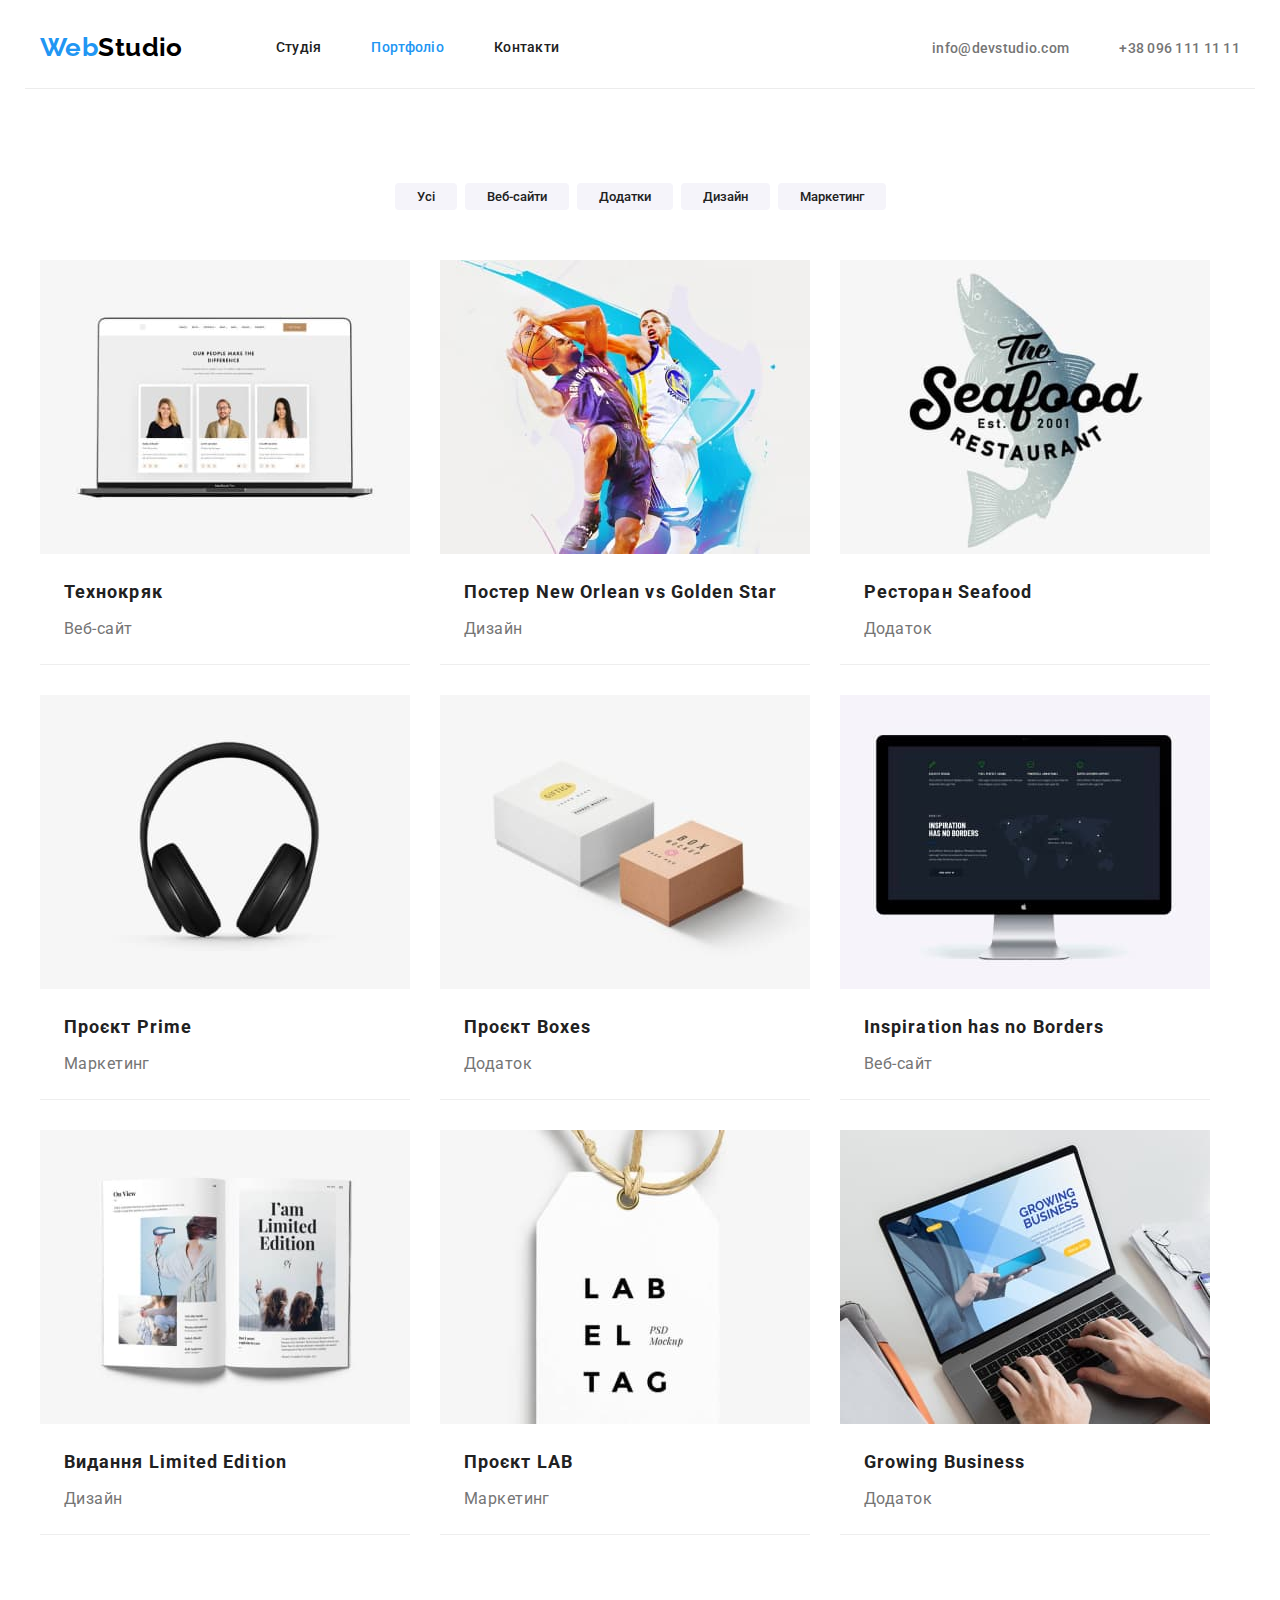
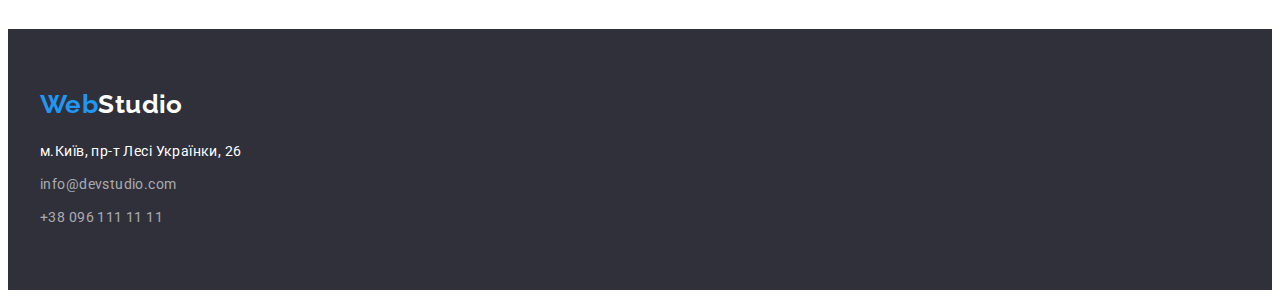
==== portfolio.html @ faf0ae06 "start" ====
<!DOCTYPE html>
<html lang="uk">
  <head>
    <meta charset="UTF-8" />
    <meta http-equiv="X-UA-Compatible" content="IE=edge" />
    <meta name="viewport" content="width=device-width, initial-scale=1.0" />

    <title>Portfolio</title>
    <link
      rel="stylesheet"
      href="https://cdnjs.cloudflare.com/ajax/libs/modern-normalize/1.1.0/modern-normalize.min.css"
      integrity="sha512-wpPYUAdjBVSE4KJnH1VR1HeZfpl1ub8YT/NKx4PuQ5NmX2tKuGu6U/JRp5y+Y8XG2tV+wKQpNHVUX03MfMFn9Q=="
      crossorigin="anonymous"
      referrerpolicy="no-referrer"
    />
    <link rel="stylesheet" href="./css/styles.css" />
    <link rel="preconnect" href="https://fonts.googleapis.com" />
    <link rel="preconnect" href="https://fonts.gstatic.com" crossorigin />
    <link
      href="https://fonts.googleapis.com/css2?family=Raleway:wght@700&family=Roboto:wght@400;500;700;900&display=swap"
      rel="stylesheet"
    />
  </head>
  <body>
    <header class="page-header">
      <div class="conteiner">
        <nav class="site-nav">
          <a class="logo-head" lang="en" href="./index.html"
            ><span class="web-logo">Web</span>Studio</a
          >
          <ul class="nav-links list">
            <li><a href="./index.html" class="link">Студія</a></li>
            <li><a href="#" class="link current">Портфоліо</a></li>
            <li><a href="#" class="link">Контакти</a></li>
          </ul>
        </nav>

        <ul class="contacts-header list">
          <li><a href="mailto:info@devstudio.com">info@devstudio.com</a></li>
          <li><a href="tel:+380961111111">+38 096 111 11 11</a></li>
        </ul>
      </div>
    </header>
    <main>
      <section class="section-portf">
        <div class="conteiner">
          <h1 class="visually-hidden">Проекти</h1>
          <ul class="filters list">
            <li><button type="button">Усі</button></li>
            <li><button type="button">Веб-сайти</button></li>
            <li><button type="button">Додатки</button></li>
            <li><button type="button">Дизайн</button></li>
            <li><button type="button">Маркетинг</button></li>
          </ul>
        </div>
        <div class="conteiner">
          <ul class="projects list">
            <li>
              <img src="./images/web.jpg" width="370" alt="Веб-сайт на ноутбуці" />
              <div class="card-p">
                <h2>Технокряк</h2>
                <p>Веб-сайт</p>
              </div>
            </li>
            <li>
              <img src="./images/design.jpg" width="370" alt="Баскетболісти борються за м'яч" />
              <div class="card-p">
                <h2>Постер New Orlean vs Golden Star</h2>
                <p>Дизайн</p>
              </div>
            </li>
            <li>
              <img src="./images/restoraunt.jpg" width="370" alt="Лосось" />
              <div class="card-p">
                <h2>Ресторан Seafood</h2>
                <p>Додаток</p>
              </div>
            </li>
            <li>
              <img src="./images/headphones.jpg" width="370" alt="Навушники" />
              <div class="card-p">
                <h2>Проєкт Prime</h2>
                <p>Маркетинг</p>
              </div>
            </li>
            <li>
              <img src="./images/boxes.jpg" width="370" alt="Дві прямокутні коробочки" />
              <div class="card-p">
                <h2>Проєкт Boxes</h2>
                <p>Додаток</p>
              </div>
            </li>
            <li>
              <img src="./images/monitor.jpg" width="370" alt="Веб-сайт на моніторі комп'ютера" />
              <div class="card-p">
                <h2>Inspiration has no Borders</h2>
                <p>Веб-сайт</p>
              </div>
            </li>
            <li>
              <img src="./images/book.jpg" width="370" alt="Розвернута книга" />
              <div class="card-p">
                <h2>Видання Limited Edition</h2>
                <p>Дизайн</p>
              </div>
            </li>
            <li>
              <img src="./images/labe.jpg" width="370" alt="Етикетка з надписом" />
              <div class="card-p">
                <h2>Проєкт LAB</h2>
                <p>Маркетинг</p>
              </div>
            </li>
            <li>
              <img src="./images/notebook.jpg" width="370" alt="Людина клацає ноутбук" />
              <div class="card-p">
                <h2>Growing Business</h2>
                <p>Додаток</p>
              </div>
            </li>
          </ul>
        </div>
      </section>
    </main>
    <footer class="footer">
      <div class="conteiner">
        <a class="logo-footer" lang="en" href="./index.html"
          ><span class="web-logo">Web</span>Studio</a
        >
        <address class="adress">
          <ul class="contacts-footer list">
            <li>
              <a
                class="map"
                href="https://goo.gl/maps/fwpPtRoD1CJxpNF26"
                target="_blank"
                rel="noopener noreferrer nofollow"
              >
                м.Київ, пр-т Лесі Українки, 26</a
              >
            </li>
            <li><a class="mail" href="mailto:info@devstudio.com">info@devstudio.com</a></li>
            <li><a class="phone" href="tel:+380961111111">+38 096 111 11 11</a></li>
          </ul>
        </address>
      </div>
    </footer>
  </body>
</html>
---- css/styles.css ----
:root {
  --border: rgba(236, 236, 236, 1);
  --black: #000000;
  --accent: #2196f3;
  --grey: #757575;
  --white: #ffffff;
  --text: #212121;
  --focus: #188ce8;
  --memberbgc: #f5f4fa;
  --headfoot: #2f303a;
  --font-btn: inherit;
}

body {
  font-family: Roboto, sans-serif;
  background-color: var(--white);
  font-size: 14px;
  letter-spacing: 0.03em;
}
img {
  display: block;
  max-width: 100%;
  height: auto;
}
section {
  padding: 94px 0;
}
h1,
h2,
h3,
h4,
h5,
h6,
p,
ul {
  margin: 0;
  padding: 0;
}
.list {
  list-style: none;
}
.page-header .conteiner {
  display: flex;
  align-items: center;
  justify-content: space-between;

  margin: 0 auto;
  max-width: 1200px;

  border-bottom: 1px solid var(--border);
}
.site-nav {
  display: flex;
  align-items: center;
}

.nav-links li + li {
  margin-left: 50px;
}

.nav-links {
  display: flex;
}

.nav-links .link {
  display: block;
  padding: 32px 0;
  text-decoration: none;
  font-style: normal;
  font-weight: 500;

  line-height: 1.14;
  letter-spacing: 0.02em;

  color: var(--text);
}
.nav-links .link:hover,
.nav-links .link:focus {
  color: var(--accent);
}
.nav-links .link.current {
  color: var(--accent);
}
.contacts-header {
  display: flex;
}

.contacts-header li + li {
  margin-left: 50px;
}

.contacts-header a {
  padding: 32px 0;
  text-decoration: none;
  font-style: normal;
  font-weight: 500;

  line-height: 1.14;
  letter-spacing: 0.02em;

  color: var(--grey);
}
.contacts-header a:hover,
.contacts-header a:focus {
  font-style: normal;
  font-weight: 500;

  line-height: 1.14;
  letter-spacing: 0.02em;

  color: var(--accent);
}
.logo-head {
  margin-right: 93px;
  padding: 24px 0 25px 0;
  align-items: center;

  font-family: Raleway, sans-serif;
  text-decoration: none;
  font-style: normal;
  font-weight: 700;
  font-size: 26px;
  line-height: 1.19;
  /* identical to box height */

  color: var(--black);
}
.web-logo {
  color: var(--accent);
}
.conteiner {
  width: 1200px;

  margin: 0 auto;
  padding: 0 15px;
}

/*hero-sec-main*/
.herro-sec {
  background-color: var(--headfoot);
  padding: 200px 0;
}
.hero-h {
  margin: 0 auto;
  margin-bottom: 30px;

  width: 696px;
  height: 120px;
  font-style: normal;
  font-weight: 900;
  font-size: 44px;
  line-height: 1.36;
  /* or 136% */

  text-align: center;
  letter-spacing: 0.06em;
  text-transform: uppercase;

  color: var(--white);
}
.hero-btn {
  padding: 10px 32px;
  margin: 0 auto;

  font-family: var(--font-btn);
  font-style: normal;
  font-weight: 700;
  font-size: 16px;
  line-height: 1.88;
  /* identical to box height, or 188% */

  display: flex;
  align-items: center;
  text-align: center;
  letter-spacing: 0.06em;

  color: var(--white);
  background: var(--accent);
  box-shadow: 0px 4px 4px rgba(0, 0, 0, 0.15);
  border: none;
  border-radius: 4px;
  cursor: pointer;
}
.hero-btn:hover {
  background: var(--focus);
  box-shadow: 0px 4px 4px rgba(0, 0, 0, 0.15);
  border-radius: 4px;
}
.hero-btn:focus {
  background: var(--focus);
  box-shadow: 0px 4px 4px rgba(0, 0, 0, 0.15);
  border-radius: 4px;
}

/*2sec-main*/
.visually-hidden {
  position: absolute;
  white-space: nowrap;
  width: 1px;
  height: 1px;
  overflow: hidden;
  border: 0;
  padding: 0;
  clip: rect(0 0 0 0);
  clip-path: inset (50%);
  margin: -1px;
}
.benefits {
  display: flex;
  text-align: center;
}
.benefits > li:not(:last-child) {
  margin-right: 30px;
}
.benefits h3 {
  margin-bottom: 10px;
  line-height: 1.14;
  text-align: left;

  text-transform: uppercase;

  color: var(--text);
}
.benefits p {
  text-align: left;
  line-height: 1.71;
  /* or 171% */

  color: var(--grey);
}
/*3sec-main*/
section.our-works {
  padding-top: 0;
}
.our-works h2 {
  margin-bottom: 50px;
  font-size: 36px;
  line-height: 1.16;
  text-align: center;

  color: var(--text);
}
.works {
  display: flex;
}
.works > li:not(:last-child) {
  margin-right: 30px;
}
/*4sec-main*/
.team {
  background-color: var(--memberbgc);
}
.our-team {
  margin-bottom: 50px;
  font-style: normal;
  font-weight: 700;
  font-size: 36px;
  line-height: 1.16;
  text-align: center;
  background-color: var(--memberbgc);

  color: var(--text);
}
.members {
  display: flex;
}
.members > li:not(:last-child) {
  margin-right: 30px;
}
.card {
  padding: 30px 0;
  box-shadow: 0px 1px 3px rgba(0, 0, 0, 0.12), 0px 1px 1px rgba(0, 0, 0, 0.14),
    0px 2px 1px rgba(0, 0, 0, 0.2);
  border-radius: 0px 0px 4px 4px;

  background-color: var(--white);
}
.card img {
  margin-bottom: 30px;
}

.members h3 {
  margin-bottom: 10px;
  font-weight: 500;
  font-size: 16px;
  line-height: 1.2;
  /* identical to box height */

  text-align: center;

  color: var(--text);
  background-color: var(--white);
}
.members p {
  font-size: 16px;
  line-height: 1.2;
  /* identical to box height */

  text-align: center;

  color: var(--grey);
  background-color: var(--white);
}
/*portfolio*/
/*buttons*/

/* .conteiner > nav {
  display: flex;
} */
.section-portf {
}
.filters {
  display: flex;
  justify-content: center;
  margin-bottom: 50px;
}
.filters li:not(:last-child) {
  margin-right: 8px;
}
.filters button {
  padding: 6px 22px;
  font-family: var(--font-btn);
  font-style: normal;
  font-weight: 500;

  color: var(--text);
  background-color: var(--memberbgc);
  border-radius: 4px;
  border: none;
  cursor: pointer;
}
.filters button:hover,
.filters button:focus {
  background-color: var(--accent);
  color: var(--white);
}
/*projects*/
.card-p {
  padding: 20px 24px;
  border-bottom: 1px solid #eee;
}
.card-p > h2 {
  margin-bottom: 4px;
}

.projects {
  display: flex;
  flex-wrap: wrap;
  gap: 30px;
}
/*
.projects .card-p{
  margin-right: 30px;
  margin-bottom: 30px;
}
.projects .card-p:last-child(-n+3){
  margin-bottom: 0;
}
.projects .card-p:nth-child(n){
  margin-right: 0;
}
*/
.projects h2 {
  font-size: 18px;
  line-height: 2;
  /* identical to box height, or 200% */

  letter-spacing: 0.06em;

  color: var(--text);
}
.projects p {
  font-size: 16px;
  line-height: 1.88;
  /* identical to box height, or 188% */

  color: var(--grey);
}
/*footer*/
.footer {
  padding: 60px 0;
  background-color: var(--headfoot);
}
a.logo-footer {
  display: block;
  margin-bottom: 20px;

  font-family: Raleway, sans-serif;
  font-style: normal;
  text-decoration: none;
  font-weight: 700;
  font-size: 26px;
  line-height: 1.2;
  /* identical to box height */

  color: var(--white);
}
.contacts-footer li {
  display: block;
}
.contacts-footer li:not(:last-child) {
  margin-bottom: 9px;
}
.map {
  font-style: normal;
  text-decoration: none;
  font-weight: 400;

  line-height: 1.71;
  /* or 171% */

  color: var(--white);
}
.mail,
.phone {
  font-style: normal;
  text-decoration: none;
  font-weight: 400;

  line-height: 1.71;
  /* or 171% */

  color: rgba(255, 255, 255, 0.6);
}
.contacts-footer a:hover,
.contacts-footer a:focus {
  color: var(--focus);
}

/*.map:hover,
.map:focus {
  color: var(--focus);
}
.mail:hover,
.mail:focus {
  color: var(--focus);
}
.phone:hover,
.phone:focus {
  color: var(--focus);
}*/
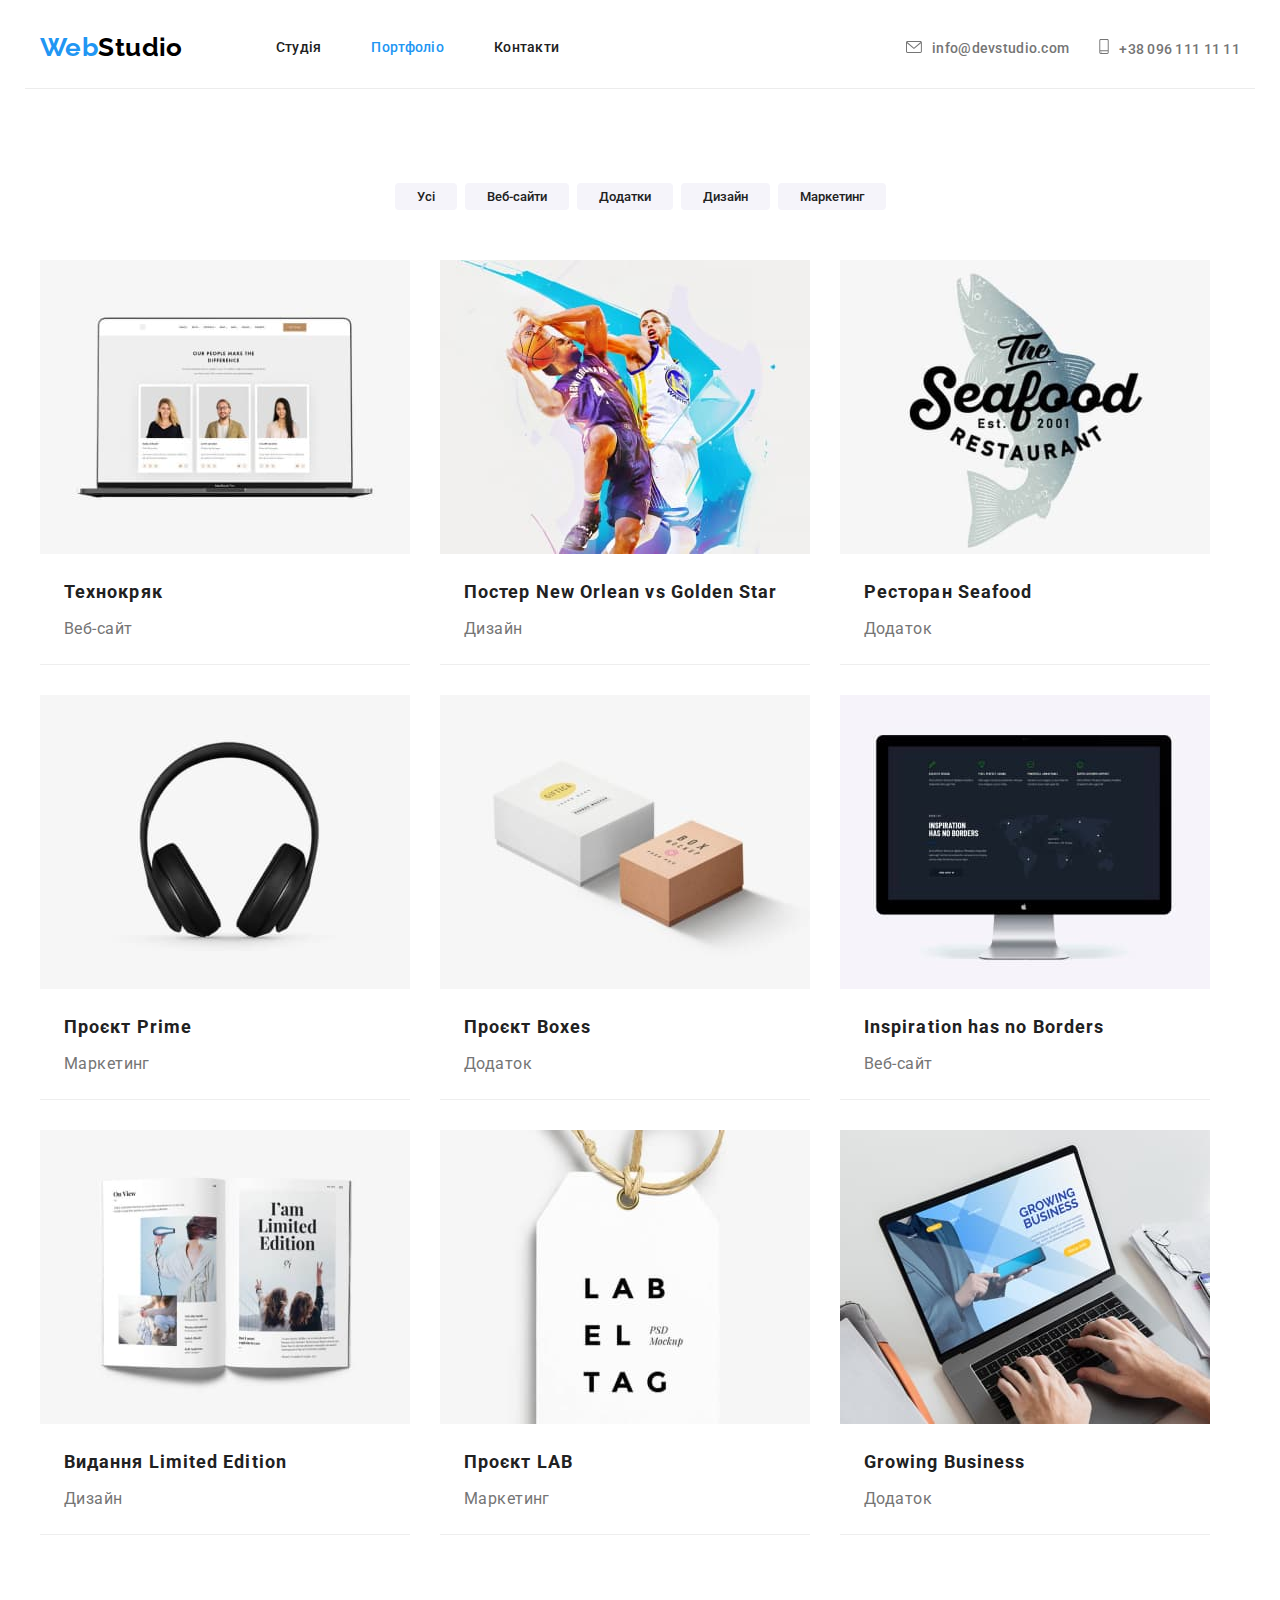
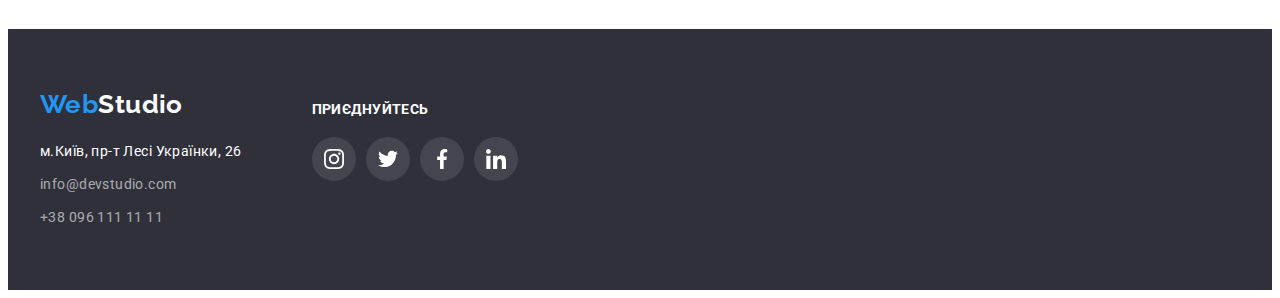
==== commit b0dd3b37: "done" ====
--- a/portfolio.html
+++ b/portfolio.html
@@ -36,8 +36,20 @@
         </nav>
 
         <ul class="contacts-header list">
-          <li><a href="mailto:info@devstudio.com">info@devstudio.com</a></li>
-          <li><a href="tel:+380961111111">+38 096 111 11 11</a></li>
+          <li>
+            <a href="mailto:info@devstudio.com"
+              ><svg class="head-svgm">
+                <use href="./images/symbol-defs.svg#icon-mail"></use></svg
+              >info@devstudio.com</a
+            >
+          </li>
+          <li>
+            <a href="tel:+380961111111"
+              ><svg class="head-svgp">
+                <use href="./images/symbol-defs.svg#icon-phone"></use></svg
+              >+38 096 111 11 11</a
+            >
+          </li>
         </ul>
       </div>
     </header>
@@ -55,63 +67,63 @@
         </div>
         <div class="conteiner">
           <ul class="projects list">
-            <li>
+            <li class="cards">
               <img src="./images/web.jpg" width="370" alt="Веб-сайт на ноутбуці" />
               <div class="card-p">
                 <h2>Технокряк</h2>
                 <p>Веб-сайт</p>
               </div>
             </li>
-            <li>
+            <li class="cards">
               <img src="./images/design.jpg" width="370" alt="Баскетболісти борються за м'яч" />
               <div class="card-p">
                 <h2>Постер New Orlean vs Golden Star</h2>
                 <p>Дизайн</p>
               </div>
             </li>
-            <li>
+            <li class="cards">
               <img src="./images/restoraunt.jpg" width="370" alt="Лосось" />
               <div class="card-p">
                 <h2>Ресторан Seafood</h2>
                 <p>Додаток</p>
               </div>
             </li>
-            <li>
+            <li class="cards">
               <img src="./images/headphones.jpg" width="370" alt="Навушники" />
               <div class="card-p">
                 <h2>Проєкт Prime</h2>
                 <p>Маркетинг</p>
               </div>
             </li>
-            <li>
+            <li class="cards">
               <img src="./images/boxes.jpg" width="370" alt="Дві прямокутні коробочки" />
               <div class="card-p">
                 <h2>Проєкт Boxes</h2>
                 <p>Додаток</p>
               </div>
             </li>
-            <li>
+            <li class="cards">
               <img src="./images/monitor.jpg" width="370" alt="Веб-сайт на моніторі комп'ютера" />
               <div class="card-p">
                 <h2>Inspiration has no Borders</h2>
                 <p>Веб-сайт</p>
               </div>
             </li>
-            <li>
+            <li class="cards">
               <img src="./images/book.jpg" width="370" alt="Розвернута книга" />
               <div class="card-p">
                 <h2>Видання Limited Edition</h2>
                 <p>Дизайн</p>
               </div>
             </li>
-            <li>
+            <li class="cards">
               <img src="./images/labe.jpg" width="370" alt="Етикетка з надписом" />
               <div class="card-p">
                 <h2>Проєкт LAB</h2>
                 <p>Маркетинг</p>
               </div>
             </li>
-            <li>
+            <li class="cards">
               <img src="./images/notebook.jpg" width="370" alt="Людина клацає ноутбук" />
               <div class="card-p">
                 <h2>Growing Business</h2>
@@ -124,25 +136,55 @@
     </main>
     <footer class="footer">
       <div class="conteiner">
-        <a class="logo-footer" lang="en" href="./index.html"
-          ><span class="web-logo">Web</span>Studio</a
-        >
-        <address class="adress">
-          <ul class="contacts-footer list">
-            <li>
-              <a
-                class="map"
-                href="https://goo.gl/maps/fwpPtRoD1CJxpNF26"
-                target="_blank"
-                rel="noopener noreferrer nofollow"
-              >
-                м.Київ, пр-т Лесі Українки, 26</a
-              >
+        <div class="addressf">
+          <a class="logo-footer" lang="en" href="#"><span class="web-logo">Web</span>Studio</a>
+          <address>
+            <ul class="contacts-footer list">
+              <li>
+                <a
+                  class="map"
+                  href="https://goo.gl/maps/fwpPtRoD1CJxpNF26"
+                  target="_blank"
+                  rel="noopener noreferrer nofollow"
+                >
+                  м.Київ, пр-т Лесі Українки, 26</a
+                >
+              </li>
+              <li><a class="mail" href="mailto:info@devstudio.com">info@devstudio.com</a></li>
+              <li><a class="phone" href="tel:+380961111111">+38 096 111 11 11</a></li>
+            </ul>
+          </address>
+        </div>
+        <div class="social-cont">
+          <h2>Приєднуйтесь</h2>
+          <ul class="social list">
+            <li class="soc-item">
+              <a href="#" class="soc-link">
+                <svg class="fsoc-icon" width="20px" height="20px">
+                  <use href="./images/symbol-defs.svg#icon-instagram"></use>
+                </svg>
+              </a>
             </li>
-            <li><a class="mail" href="mailto:info@devstudio.com">info@devstudio.com</a></li>
-            <li><a class="phone" href="tel:+380961111111">+38 096 111 11 11</a></li>
+            <li class="soc-item">
+              <a href="#" class="soc-link">
+                <svg class="fsoc-icon" width="20px" height="20px">
+                  <use href="./images/symbol-defs.svg#icon-twitter"></use></svg
+              ></a>
+            </li>
+            <li class="soc-item">
+              <a href="#" class="soc-link">
+                <svg class="fsoc-icon" width="20px" height="20px">
+                  <use href="./images/symbol-defs.svg#icon-facebook"></use></svg
+              ></a>
+            </li>
+            <li class="soc-item">
+              <a href="#" class="soc-link">
+                <svg class="fsoc-icon" width="20px" height="20px">
+                  <use href="./images/symbol-defs.svg#icon-linkedin"></use></svg
+              ></a>
+            </li>
           </ul>
-        </address>
+        </div>
       </div>
     </footer>
   </body>
--- a/css/styles.css
+++ b/css/styles.css
@@ -8,6 +8,7 @@
   --focus: #188ce8;
   --memberbgc: #f5f4fa;
   --headfoot: #2f303a;
+  --icons: #afb1b8;
   --font-btn: inherit;
 }
 
@@ -83,10 +84,21 @@
 }
 .contacts-header {
   display: flex;
+  align-items: center;
+}
+.head-svgm {
+  width: 16px;
+  height: 12px;
+  margin-right: 10px;
+}
+.head-svgp {
+  width: 10px;
+  height: 15px;
+  margin-right: 10px;
 }
 
 .contacts-header li + li {
-  margin-left: 50px;
+  margin-left: 30px;
 }
 
 .contacts-header a {
@@ -99,6 +111,7 @@
   letter-spacing: 0.02em;
 
   color: var(--grey);
+  fill: var(--grey);
 }
 .contacts-header a:hover,
 .contacts-header a:focus {
@@ -109,7 +122,9 @@
   letter-spacing: 0.02em;
 
   color: var(--accent);
-}
+  fill: var(--accent);
+}
+
 .logo-head {
   margin-right: 93px;
   padding: 24px 0 25px 0;
@@ -136,9 +151,16 @@
 }
 
 /*hero-sec-main*/
+
 .herro-sec {
-  background-color: var(--headfoot);
-  padding: 200px 0;
+  max-width: 1600px;
+  padding: 200px 15px;
+  margin: 0 auto;
+  background-image: linear-gradient(to right, rgba(47, 48, 58, 0.4), rgba(47, 48, 58, 0.4)),
+    url(../images/team.jpg);
+  /* background-image: url(../images/team.jpg); */
+  background-repeat: no-repeat;
+  background-position: center;
 }
 .hero-h {
   margin: 0 auto;
@@ -207,10 +229,23 @@
 }
 .benefits {
   display: flex;
-  text-align: center;
-}
+
+  text-align: center;
+}
+
 .benefits > li:not(:last-child) {
   margin-right: 30px;
+}
+.benef-bg {
+  display: flex;
+  width: 270px;
+  height: 120px;
+  margin-bottom: 30px;
+  justify-content: center;
+  align-items: center;
+
+  background-color: var(--memberbgc);
+  border-radius: 4px;
 }
 .benefits h3 {
   margin-bottom: 10px;
@@ -264,6 +299,7 @@
 .members {
   display: flex;
 }
+
 .members > li:not(:last-child) {
   margin-right: 30px;
 }
@@ -301,6 +337,61 @@
   color: var(--grey);
   background-color: var(--white);
 }
+.team-social {
+  display: flex;
+  justify-content: center;
+  gap: 10px;
+}
+.team-soc-item {
+}
+.team-soc-link {
+  width: 44px;
+  height: 44px;
+  display: flex;
+  align-items: center;
+  justify-content: center;
+
+  background-color: rgba(255, 255, 255, 0.1);
+  fill: var(--icons);
+  border-radius: 50%;
+}
+.team-soc-link:hover {
+  background-color: var(--accent);
+  fill: var(--white);
+}
+/* clients */
+
+.our-clients {
+  font-style: normal;
+  font-weight: 700;
+  font-size: 36px;
+  line-height: 42px;
+  text-align: center;
+  letter-spacing: 0.03em;
+  color: var(--text);
+  margin-bottom: 50px;
+}
+.clients {
+  gap: 30px;
+  display: flex;
+}
+
+.clients-link {
+  width: 170px;
+  height: 92px;
+  border: 1px solid var(--icons);
+  fill: var(--icons);
+  display: flex;
+  align-items: center;
+  justify-content: center;
+  border-radius: 4px;
+}
+
+.clients-link:hover {
+  border: 1px solid var(--accent);
+  fill: var(--accent);
+}
+
 /*portfolio*/
 /*buttons*/
 
@@ -333,11 +424,18 @@
 .filters button:focus {
   background-color: var(--accent);
   color: var(--white);
+  box-shadow: 0px 3px 1px rgba(0, 0, 0, 0.1), 0px 1px 2px rgba(0, 0, 0, 0.08),
+    0px 2px 2px rgba(0, 0, 0, 0.12);
+  border-radius: 4px;
 }
 /*projects*/
 .card-p {
   padding: 20px 24px;
   border-bottom: 1px solid #eee;
+}
+.cards:hover {
+  box-shadow: 0px 1px 1px rgba(0, 0, 0, 0.12), 0px 4px 4px rgba(0, 0, 0, 0.06),
+    1px 4px 6px rgba(0, 0, 0, 0.16);
 }
 .card-p > h2 {
   margin-bottom: 4px;
@@ -381,6 +479,55 @@
   padding: 60px 0;
   background-color: var(--headfoot);
 }
+
+footer .conteiner {
+  display: flex;
+}
+footer div[addresf] {
+  display: flex;
+}
+
+.social-cont {
+  display: flex;
+  justify-content: flex-start;
+  flex-direction: column;
+  margin-left: 70px;
+  margin-top: 12px;
+}
+.social-cont h2 {
+  margin-bottom: 20px;
+  font-style: normal;
+  font-weight: 700;
+  font-size: 14px;
+  line-height: 16px;
+  letter-spacing: 0.03em;
+  text-transform: uppercase;
+
+  color: var(--white);
+}
+.social {
+  display: flex;
+  justify-content: center;
+  gap: 10px;
+}
+.soc-item {
+}
+.soc-link {
+  width: 44px;
+  height: 44px;
+  display: flex;
+  align-items: center;
+  justify-content: center;
+  background-color: rgba(255, 255, 255, 0.1);
+  border-radius: 50%;
+  fill: var(--white);
+}
+.soc-link:hover,
+.soc-link:focus,
+.soc-link:active {
+  background-color: var(--accent);
+}
+
 a.logo-footer {
   display: block;
   margin-bottom: 20px;
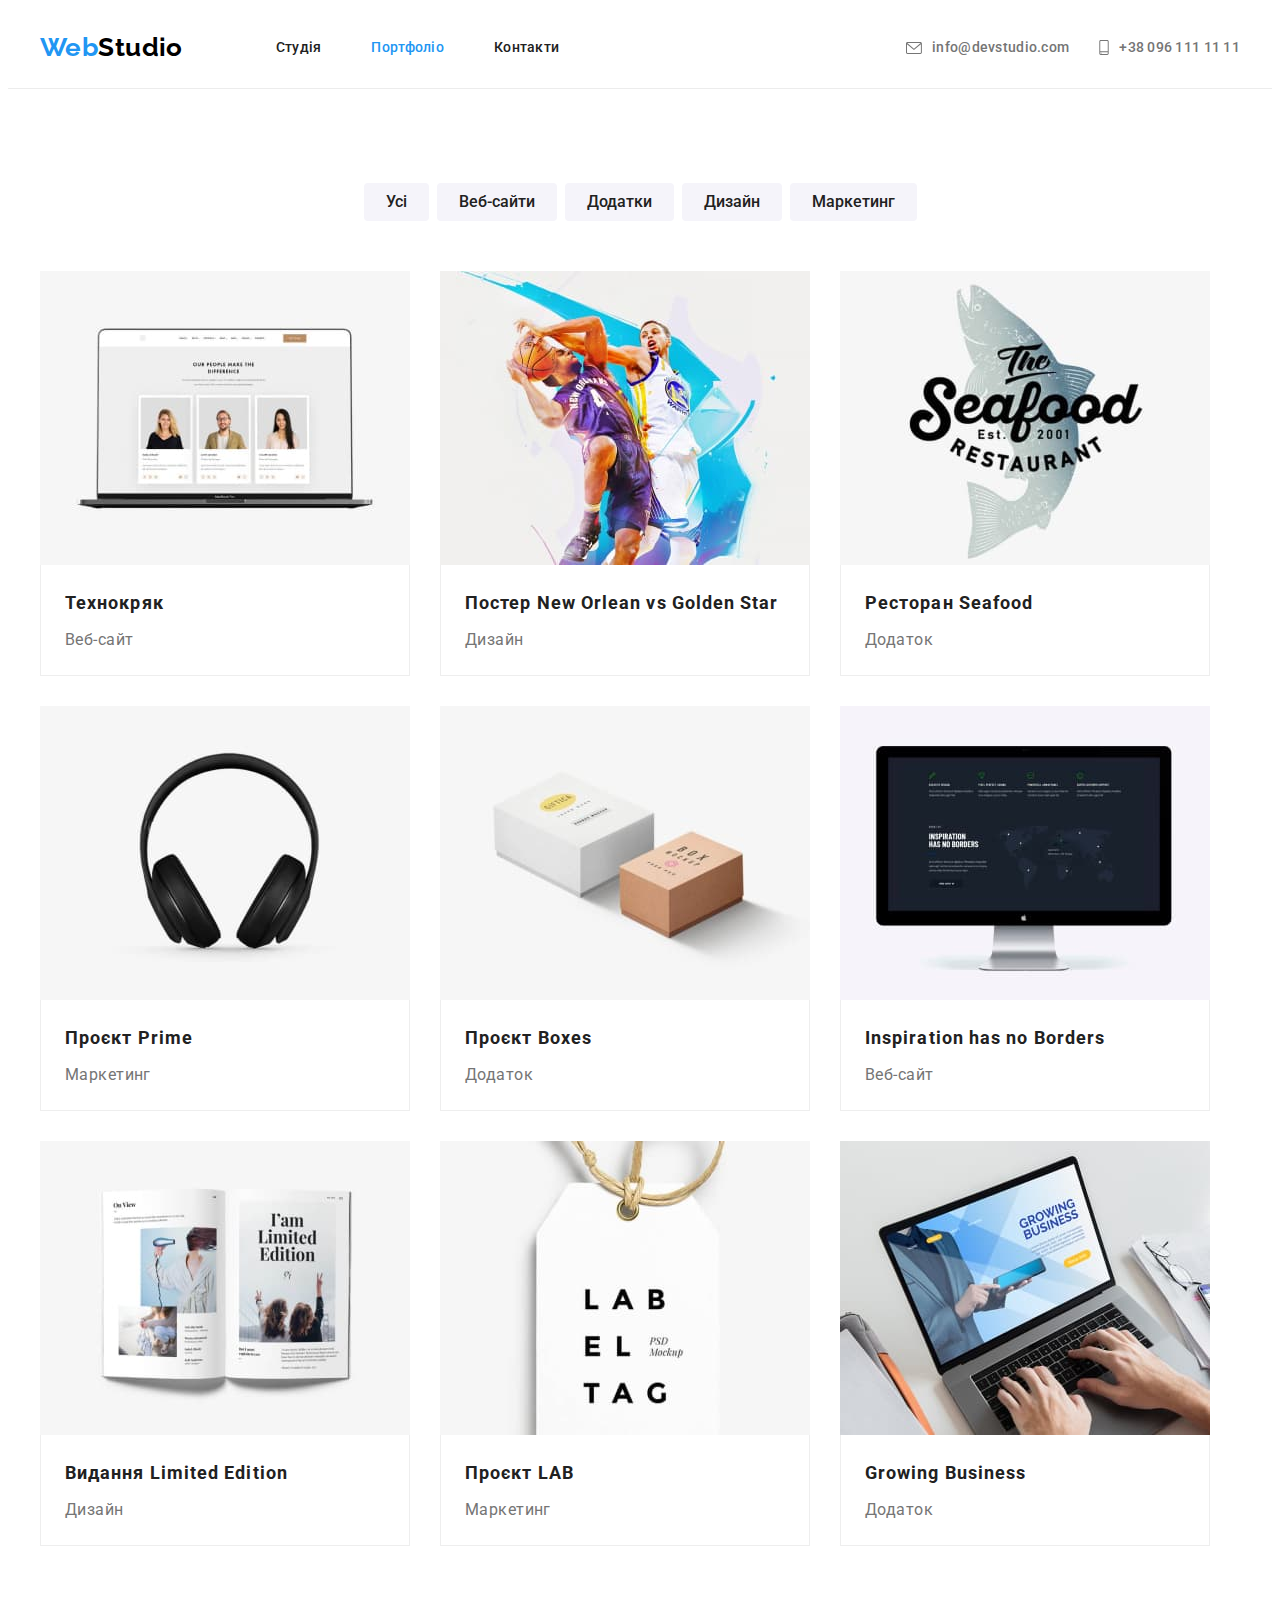
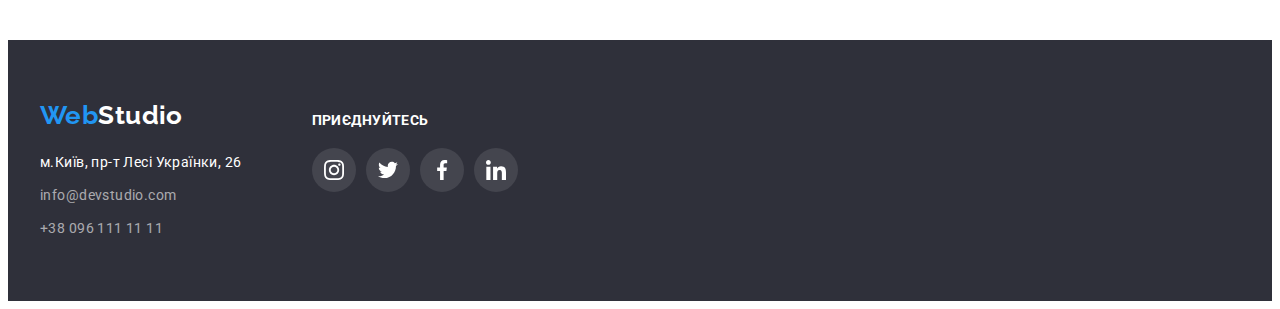
==== commit 68df3ffe: "FIXED" ====
--- a/portfolio.html
+++ b/portfolio.html
@@ -68,67 +68,89 @@
         <div class="conteiner">
           <ul class="projects list">
             <li class="cards">
-              <img src="./images/web.jpg" width="370" alt="Веб-сайт на ноутбуці" />
-              <div class="card-p">
-                <h2>Технокряк</h2>
-                <p>Веб-сайт</p>
-              </div>
-            </li>
-            <li class="cards">
-              <img src="./images/design.jpg" width="370" alt="Баскетболісти борються за м'яч" />
-              <div class="card-p">
-                <h2>Постер New Orlean vs Golden Star</h2>
-                <p>Дизайн</p>
-              </div>
-            </li>
-            <li class="cards">
-              <img src="./images/restoraunt.jpg" width="370" alt="Лосось" />
-              <div class="card-p">
-                <h2>Ресторан Seafood</h2>
-                <p>Додаток</p>
-              </div>
-            </li>
-            <li class="cards">
-              <img src="./images/headphones.jpg" width="370" alt="Навушники" />
-              <div class="card-p">
-                <h2>Проєкт Prime</h2>
-                <p>Маркетинг</p>
-              </div>
-            </li>
-            <li class="cards">
-              <img src="./images/boxes.jpg" width="370" alt="Дві прямокутні коробочки" />
-              <div class="card-p">
-                <h2>Проєкт Boxes</h2>
-                <p>Додаток</p>
-              </div>
-            </li>
-            <li class="cards">
-              <img src="./images/monitor.jpg" width="370" alt="Веб-сайт на моніторі комп'ютера" />
-              <div class="card-p">
-                <h2>Inspiration has no Borders</h2>
-                <p>Веб-сайт</p>
-              </div>
-            </li>
-            <li class="cards">
-              <img src="./images/book.jpg" width="370" alt="Розвернута книга" />
-              <div class="card-p">
-                <h2>Видання Limited Edition</h2>
-                <p>Дизайн</p>
-              </div>
-            </li>
-            <li class="cards">
-              <img src="./images/labe.jpg" width="370" alt="Етикетка з надписом" />
-              <div class="card-p">
-                <h2>Проєкт LAB</h2>
-                <p>Маркетинг</p>
-              </div>
-            </li>
-            <li class="cards">
-              <img src="./images/notebook.jpg" width="370" alt="Людина клацає ноутбук" />
-              <div class="card-p">
-                <h2>Growing Business</h2>
-                <p>Додаток</p>
-              </div>
+              <a class="shadow" href="#"
+                ><img src="./images/web.jpg" width="370" alt="Веб-сайт на ноутбуці" />
+                <div class="card-p">
+                  <h2>Технокряк</h2>
+                  <p>Веб-сайт</p>
+                </div></a
+              >
+            </li>
+            <li class="cards">
+              <a class="shadow" href="#">
+                <img src="./images/design.jpg" width="370" alt="Баскетболісти борються за м'яч" />
+                <div class="card-p">
+                  <h2>Постер New Orlean vs Golden Star</h2>
+                  <p>Дизайн</p>
+                </div></a
+              >
+            </li>
+            <li class="cards">
+              <a class="shadow" href="#">
+                <img src="./images/restoraunt.jpg" width="370" alt="Лосось" />
+                <div class="card-p">
+                  <h2>Ресторан Seafood</h2>
+                  <p>Додаток</p>
+                </div></a
+              >
+            </li>
+            <li class="cards">
+              <a class="shadow" href="#"
+                ><img src="./images/headphones.jpg" width="370" alt="Навушники" />
+                <div class="card-p">
+                  <h2>Проєкт Prime</h2>
+                  <p>Маркетинг</p>
+                </div></a
+              >
+            </li>
+            <li class="cards">
+              <a class="shadow" href="#">
+                <img src="./images/boxes.jpg" width="370" alt="Дві прямокутні коробочки" />
+                <div class="card-p">
+                  <h2>Проєкт Boxes</h2>
+                  <p>Додаток</p>
+                </div></a
+              >
+            </li>
+            <li class="cards">
+              <a class="shadow" href="#"
+                ><img
+                  src="./images/monitor.jpg"
+                  width="370"
+                  alt="Веб-сайт на моніторі комп'ютера"
+                />
+                <div class="card-p">
+                  <h2>Inspiration has no Borders</h2>
+                  <p>Веб-сайт</p>
+                </div></a
+              >
+            </li>
+            <li class="cards">
+              <a class="shadow" href="#"
+                ><img src="./images/book.jpg" width="370" alt="Розвернута книга" />
+                <div class="card-p">
+                  <h2>Видання Limited Edition</h2>
+                  <p>Дизайн</p>
+                </div></a
+              >
+            </li>
+            <li class="cards">
+              <a class="shadow" href="#"
+                ><img src="./images/labe.jpg" width="370" alt="Етикетка з надписом" />
+                <div class="card-p">
+                  <h2>Проєкт LAB</h2>
+                  <p>Маркетинг</p>
+                </div></a
+              >
+            </li>
+            <li class="cards">
+              <a class="shadow" href="#"
+                ><img src="./images/notebook.jpg" width="370" alt="Людина клацає ноутбук" />
+                <div class="card-p">
+                  <h2>Growing Business</h2>
+                  <p>Додаток</p>
+                </div></a
+              >
             </li>
           </ul>
         </div>
--- a/css/styles.css
+++ b/css/styles.css
@@ -37,6 +37,9 @@
   margin: 0;
   padding: 0;
 }
+header {
+  border-bottom: 1px solid var(--border);
+}
 .list {
   list-style: none;
 }
@@ -47,8 +50,6 @@
 
   margin: 0 auto;
   max-width: 1200px;
-
-  border-bottom: 1px solid var(--border);
 }
 .site-nav {
   display: flex;
@@ -102,6 +103,8 @@
 }
 
 .contacts-header a {
+  display: flex;
+  align-items: center;
   padding: 32px 0;
   text-decoration: none;
   font-style: normal;
@@ -330,6 +333,7 @@
 .members p {
   font-size: 16px;
   line-height: 1.2;
+  margin-bottom: 16px;
   /* identical to box height */
 
   text-align: center;
@@ -355,7 +359,8 @@
   fill: var(--icons);
   border-radius: 50%;
 }
-.team-soc-link:hover {
+.team-soc-link:hover,
+.team-soc-link:focus {
   background-color: var(--accent);
   fill: var(--white);
 }
@@ -387,7 +392,8 @@
   border-radius: 4px;
 }
 
-.clients-link:hover {
+.clients-link:hover,
+.clients-link:focus {
   border: 1px solid var(--accent);
   fill: var(--accent);
 }
@@ -404,6 +410,7 @@
   display: flex;
   justify-content: center;
   margin-bottom: 50px;
+  font-size: 16px;
 }
 .filters li:not(:last-child) {
   margin-right: 8px;
@@ -413,6 +420,8 @@
   font-family: var(--font-btn);
   font-style: normal;
   font-weight: 500;
+  font-size: 16px;
+  line-height: 1.62;
 
   color: var(--text);
   background-color: var(--memberbgc);
@@ -431,13 +440,18 @@
 /*projects*/
 .card-p {
   padding: 20px 24px;
-  border-bottom: 1px solid #eee;
-}
-.cards:hover {
+  border: 1px solid #eee;
+  border-top: 0;
+}
+.shadow {
+  display: block;
+}
+.shadow:focus,
+.shadow:hover {
   box-shadow: 0px 1px 1px rgba(0, 0, 0, 0.12), 0px 4px 4px rgba(0, 0, 0, 0.06),
     1px 4px 6px rgba(0, 0, 0, 0.16);
 }
-.card-p > h2 {
+.card-p h2 {
   margin-bottom: 4px;
 }
 
@@ -445,6 +459,9 @@
   display: flex;
   flex-wrap: wrap;
   gap: 30px;
+}
+.projects a {
+  text-decoration: none;
 }
 /*
 .projects .card-p{
@@ -461,6 +478,7 @@
 .projects h2 {
   font-size: 18px;
   line-height: 2;
+  text-decoration: none;
   /* identical to box height, or 200% */
 
   letter-spacing: 0.06em;
